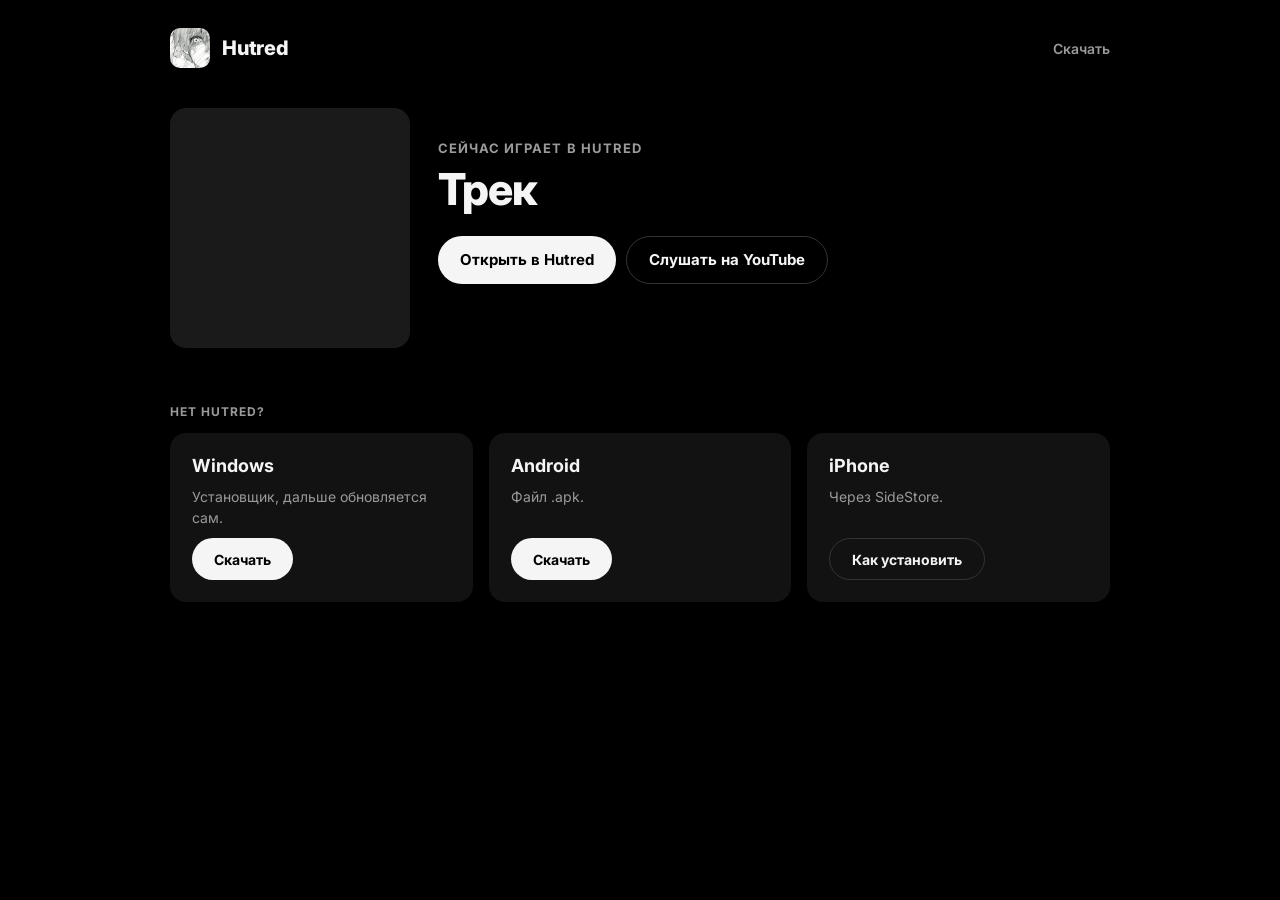
==== site/listen/index.html @ 93dc483e "Site (GitHub Pages): landing, track page for Discord button, phone install guide; hutred:// deep lin" ====
<!doctype html>
<html lang="ru">
<head>
<meta charset="utf-8">
<meta name="viewport" content="width=device-width,initial-scale=1">
<title>Слушать в Hutred</title>
<link rel="icon" href="../logo.png">
<link rel="preconnect" href="https://fonts.googleapis.com">
<link href="https://fonts.googleapis.com/css2?family=Inter:wght@400;600;700;800&display=swap" rel="stylesheet">
<link rel="stylesheet" href="../style.css">
<style>
.bgc{position:fixed;inset:-60px;background-size:cover;background-position:center;filter:blur(60px) saturate(1.3);opacity:.35;z-index:-1}
body{background:#000}
.track{display:flex;gap:28px;align-items:center;margin-top:12px}
@media (max-width:640px){.track{flex-direction:column;align-items:flex-start}}
.cover{width:240px;height:240px;border-radius:16px;background:#1a1a1a center/cover;flex-shrink:0;box-shadow:0 20px 60px rgba(0,0,0,.5)}
@media (max-width:640px){.cover{width:100%;height:auto;aspect-ratio:1}}
.who{font-size:13px;font-weight:700;letter-spacing:.08em;color:var(--muted);text-transform:uppercase;margin-bottom:10px}
.t{font-size:clamp(28px,5vw,44px);font-weight:800;letter-spacing:-.02em;margin:0 0 6px;line-height:1.08}
.a{font-size:18px;color:#cfcfcf;margin:0 0 22px}
.hint{font-size:13px;color:var(--muted);margin-top:14px;min-height:18px}
</style>
</head>
<body>
<div class="bgc" id="bg"></div>
<div class="wrap">
  <header class="top">
    <img src="../logo.png" alt="">
    <b>Hutred</b>
    <span class="sp"></span>
    <a class="link" href="../#download">Скачать</a>
  </header>

  <div class="track">
    <div class="cover" id="cover" role="img" aria-label="Обложка"></div>
    <div>
      <div class="who">Сейчас играет в Hutred</div>
      <h1 class="t" id="title">Трек</h1>
      <p class="a" id="artist"></p>
      <div class="row">
        <a class="btn" id="open" href="#">Открыть в Hutred</a>
        <a class="btn ghost" id="orig" href="#" target="_blank" rel="noopener" hidden>Слушать на YouTube</a>
      </div>
      <div class="hint" id="hint"></div>
    </div>
  </div>

  <div class="cap">Нет Hutred?</div>
  <div class="grid" style="margin-top:0">
    <div class="card"><h3>Windows</h3><p>Установщик, дальше обновляется сам.</p><a class="btn" id="dl-win" href="#">Скачать</a></div>
    <div class="card"><h3>Android</h3><p>Файл .apk.</p><a class="btn" id="dl-android" href="#">Скачать</a></div>
    <div class="card"><h3>iPhone</h3><p>Через SideStore.</p><a class="btn ghost" href="../phone.html#iphone">Как установить</a></div>
  </div>
</div>
<script>
const PUB = 'https://izkllkqilyspwxthssdc.supabase.co/storage/v1/object/public/releases';
const q = new URLSearchParams(location.search);
const s = q.get('s'), u = q.get('u') || '', t = q.get('t') || 'Трек', a = q.get('a') || '', c = q.get('c');
document.getElementById('title').textContent = t;
document.getElementById('artist').textContent = a;
document.title = t + (a ? ' — ' + a : '') + ' · Hutred';
if (c && c.startsWith('https://')) {
  document.getElementById('cover').style.backgroundImage = 'url("' + c.replace(/"/g, '') + '")';
  document.getElementById('bg').style.backgroundImage = 'url("' + c.replace(/"/g, '') + '")';
}
const app = 'hutred://play?' + q.toString();
const open = document.getElementById('open');
open.href = app;

// Ссылка на оригинал — если Hutred не стоит.
let orig = null, label = '';
if (s === 'youtube' && u) { orig = 'https://youtu.be/' + encodeURIComponent(u); label = 'Слушать на YouTube'; }
else if (s === 'soundcloud' && u.startsWith('https://')) { orig = u; label = 'Слушать на SoundCloud'; }
else if (s === 'spotify' && u.startsWith('deezer:')) { orig = 'https://www.deezer.com/track/' + u.slice(7); label = 'Слушать на Deezer'; }
else if (s === 'spotify' && u) { orig = 'https://open.spotify.com/track/' + encodeURIComponent(u); label = 'Слушать на Spotify'; }
if (orig) { const o = document.getElementById('orig'); o.href = orig; o.textContent = label; o.hidden = false; }

// Сразу пробуем открыть приложение; если страница осталась на месте — подсказка.
const hint = document.getElementById('hint');
if (s && u) {
  hint.textContent = 'Открываю Hutred…';
  setTimeout(() => { location.href = app; }, 300);
  setTimeout(() => { if (!document.hidden) hint.textContent = 'Не открылось? Скачай Hutred ниже — это бесплатно.'; }, 2200);
}
fetch(PUB + '/latest.json?t=' + Date.now()).then(r => r.json()).then(j => {
  if (j.windows) document.getElementById('dl-win').href = j.windows;
  if (j.android) document.getElementById('dl-android').href = j.android;
}).catch(() => {});
</script>
</body>
</html>
---- site/style.css ----
:root{--bg:#000;--card:#121212;--inner:#1a1a1a;--line:#1f1f1f;--text:#f5f5f5;--muted:#9a9a9a;--btn:#f5f5f5;--btnfg:#000}
*{box-sizing:border-box}
html,body{margin:0;background:var(--bg);color:var(--text);font-family:Inter,system-ui,-apple-system,Segoe UI,sans-serif;-webkit-font-smoothing:antialiased}
a{color:inherit}
.wrap{max-width:980px;margin:0 auto;padding:28px 20px 64px}
.top{display:flex;align-items:center;gap:12px;margin-bottom:40px}
.top img{width:40px;height:40px;border-radius:10px}
.top b{font-size:20px;font-weight:800;letter-spacing:-.01em}
.top .sp{flex:1}
.top a.link{font-size:14px;font-weight:600;color:var(--muted);text-decoration:none}
.top a.link:hover{color:var(--text)}
h1{font-size:clamp(36px,7vw,64px);line-height:1.02;margin:0 0 14px;font-weight:800;letter-spacing:-.03em}
.lead{font-size:18px;color:var(--muted);max-width:620px;line-height:1.5;margin:0 0 28px}
.btn{display:inline-flex;align-items:center;justify-content:center;gap:8px;height:48px;padding:0 22px;border-radius:999px;border:0;font:700 15px Inter,system-ui,sans-serif;text-decoration:none;cursor:pointer;background:var(--btn);color:var(--btnfg)}
.btn.ghost{background:transparent;color:var(--text);border:1px solid #333}
.btn:hover{opacity:.9}
.row{display:flex;flex-wrap:wrap;gap:10px}
.grid{display:grid;grid-template-columns:repeat(3,minmax(0,1fr));gap:16px;margin-top:48px}
@media (max-width:760px){.grid{grid-template-columns:1fr}}
.card{background:var(--card);border-radius:16px;padding:22px;display:flex;flex-direction:column;gap:10px}
.card h3{margin:0;font-size:18px}
.card p{margin:0;color:var(--muted);font-size:14px;line-height:1.5}
.card .btn{margin-top:auto;align-self:flex-start;height:42px;font-size:14px}
.cap{font-size:12px;font-weight:700;letter-spacing:.08em;color:var(--muted);text-transform:uppercase;margin:56px 0 14px}
.feat{display:grid;grid-template-columns:repeat(2,minmax(0,1fr));gap:12px}
@media (max-width:760px){.feat{grid-template-columns:1fr}}
.feat div{background:var(--card);border-radius:14px;padding:16px 18px;font-size:15px;line-height:1.45}
.feat b{display:block;margin-bottom:2px}
.feat span{color:var(--muted);font-size:14px}
code.copy{display:block;background:var(--inner);border-radius:10px;padding:10px 12px;font-size:12px;word-break:break-all;cursor:pointer;color:#cfcfcf}
.foot{margin-top:64px;color:var(--muted);font-size:13px}
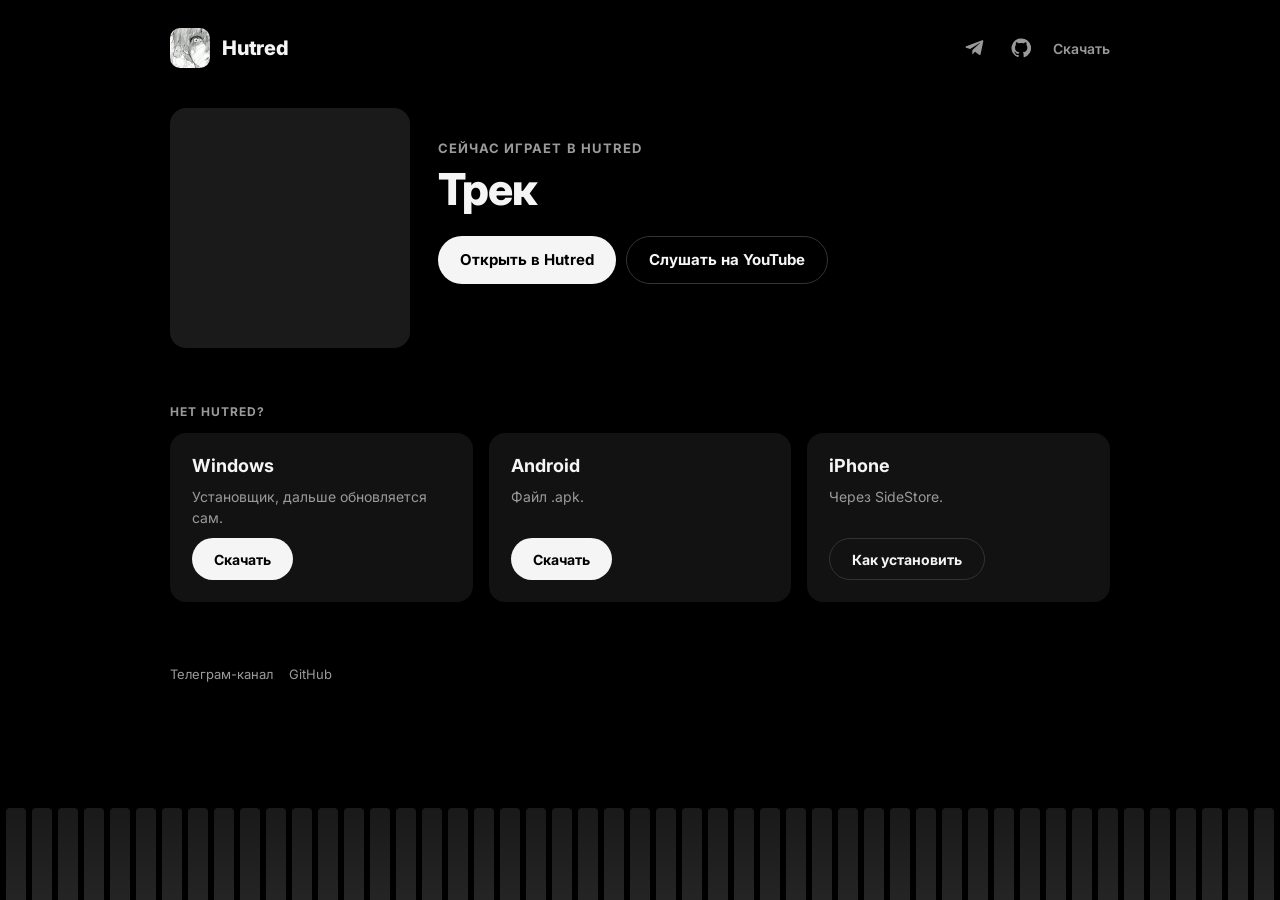
==== commit 296a1725: "Site: animated background (drifting glow + equalizer bars), Telegram and GitHub links Co-Authored-By" ====
--- a/site/listen/index.html
+++ b/site/listen/index.html
@@ -9,8 +9,9 @@
 <link href="https://fonts.googleapis.com/css2?family=Inter:wght@400;600;700;800&display=swap" rel="stylesheet">
 <link rel="stylesheet" href="../style.css">
 <style>
-.bgc{position:fixed;inset:-60px;background-size:cover;background-position:center;filter:blur(60px) saturate(1.3);opacity:.35;z-index:-1}
-body{background:#000}
+.bgc{position:fixed;inset:-60px;background-color:#000;z-index:-3;background-size:cover;background-position:center;filter:blur(60px) saturate(1.3);opacity:.35}
+body{background:transparent}
+.fx{display:none}
 .track{display:flex;gap:28px;align-items:center;margin-top:12px}
 @media (max-width:640px){.track{flex-direction:column;align-items:flex-start}}
 .cover{width:240px;height:240px;border-radius:16px;background:#1a1a1a center/cover;flex-shrink:0;box-shadow:0 20px 60px rgba(0,0,0,.5)}
@@ -22,12 +23,18 @@
 </style>
 </head>
 <body>
+<div class="fx" aria-hidden="true"><i></i><i></i><i></i></div>
+<div class="eq" aria-hidden="true" id="eq"></div>
 <div class="bgc" id="bg"></div>
 <div class="wrap">
   <header class="top">
     <img src="../logo.png" alt="">
     <b>Hutred</b>
     <span class="sp"></span>
+    <span class="links">
+      <a class="ic" href="https://t.me/qxincee" target="_blank" rel="noopener" aria-label="Телеграм-канал Hutred" title="Телеграм-канал"><svg viewBox="0 0 24 24" fill="currentColor" aria-hidden="true"><path d="M21.9 4.3 18.7 19.4c-.2 1-.9 1.3-1.8.8l-4.9-3.6-2.4 2.3c-.3.3-.5.5-1 .5l.3-5 9.2-8.3c.4-.4-.1-.6-.6-.2L6.2 13.1l-4.9-1.5c-1-.3-1.1-1 .2-1.6L20.6 2.7c.9-.3 1.6.2 1.3 1.6z"/></svg></a>
+      <a class="ic" href="https://github.com/whenuknowmeuseemeshine/hutred" target="_blank" rel="noopener" aria-label="Hutred на GitHub" title="GitHub"><svg viewBox="0 0 24 24" fill="currentColor" aria-hidden="true"><path d="M12 .5a11.5 11.5 0 0 0-3.6 22.4c.6.1.8-.3.8-.6v-2c-3.2.7-3.9-1.5-3.9-1.5-.5-1.3-1.3-1.7-1.3-1.7-1-.7.1-.7.1-.7 1.2.1 1.8 1.2 1.8 1.2 1 1.8 2.8 1.3 3.5 1 .1-.8.4-1.3.7-1.6-2.6-.3-5.3-1.3-5.3-5.7 0-1.3.5-2.3 1.2-3.1-.1-.3-.5-1.5.1-3.1 0 0 1-.3 3.2 1.2a11 11 0 0 1 5.8 0c2.2-1.5 3.2-1.2 3.2-1.2.6 1.6.2 2.8.1 3.1.8.8 1.2 1.8 1.2 3.1 0 4.4-2.7 5.4-5.3 5.7.4.4.8 1.1.8 2.2v3.2c0 .3.2.7.8.6A11.5 11.5 0 0 0 12 .5z"/></svg></a>
+    </span>
     <a class="link" href="../#download">Скачать</a>
   </header>
 
@@ -51,6 +58,7 @@
     <div class="card"><h3>Android</h3><p>Файл .apk.</p><a class="btn" id="dl-android" href="#">Скачать</a></div>
     <div class="card"><h3>iPhone</h3><p>Через SideStore.</p><a class="btn ghost" href="../phone.html#iphone">Как установить</a></div>
   </div>
+  <p class="foot"><a href="https://t.me/qxincee" target="_blank" rel="noopener">Телеграм-канал</a><a href="https://github.com/whenuknowmeuseemeshine/hutred" target="_blank" rel="noopener">GitHub</a></p>
 </div>
 <script>
 const PUB = 'https://izkllkqilyspwxthssdc.supabase.co/storage/v1/object/public/releases';
@@ -87,5 +95,14 @@
   if (j.android) document.getElementById('dl-android').href = j.android;
 }).catch(() => {});
 </script>
+<script>
+(() => { const eq = document.getElementById('eq'); if (!eq) return;
+  const n = Math.max(24, Math.round(innerWidth / 26));
+  for (let i = 0; i < n; i++) { const s = document.createElement('span');
+    s.style.setProperty('--h', (35 + Math.random() * 60) + '%');
+    s.style.animationDelay = (-Math.random() * 1.8).toFixed(2) + 's';
+    s.style.animationDuration = (1.2 + Math.random() * 1.4).toFixed(2) + 's';
+    eq.appendChild(s); } })();
+</script>
 </body>
 </html>
--- a/site/style.css
+++ b/site/style.css
@@ -1,6 +1,7 @@
 :root{--bg:#000;--card:#121212;--inner:#1a1a1a;--line:#1f1f1f;--text:#f5f5f5;--muted:#9a9a9a;--btn:#f5f5f5;--btnfg:#000}
 *{box-sizing:border-box}
-html,body{margin:0;background:var(--bg);color:var(--text);font-family:Inter,system-ui,-apple-system,Segoe UI,sans-serif;-webkit-font-smoothing:antialiased}
+html{background:#000}
+body{margin:0;background:transparent;color:var(--text);font-family:Inter,system-ui,-apple-system,Segoe UI,sans-serif;-webkit-font-smoothing:antialiased}
 a{color:inherit}
 .wrap{max-width:980px;margin:0 auto;padding:28px 20px 64px}
 .top{display:flex;align-items:center;gap:12px;margin-bottom:40px}
@@ -29,3 +30,24 @@
 .feat span{color:var(--muted);font-size:14px}
 code.copy{display:block;background:var(--inner);border-radius:10px;padding:10px 12px;font-size:12px;word-break:break-all;cursor:pointer;color:#cfcfcf}
 .foot{margin-top:64px;color:var(--muted);font-size:13px}
+
+/* Живой фон: медленно плывущие пятна света и «эквалайзер» внизу экрана. */
+.fx{position:fixed;inset:0;z-index:-2;overflow:hidden;pointer-events:none;background:#000}
+.fx i{position:absolute;border-radius:50%;filter:blur(90px);opacity:.22;will-change:transform}
+.fx i:nth-child(1){width:60vmax;height:60vmax;left:-20vmax;top:-25vmax;background:#5a5a5a;animation:drift1 26s ease-in-out infinite alternate}
+.fx i:nth-child(2){width:50vmax;height:50vmax;right:-18vmax;top:10vh;background:#3d3d3d;animation:drift2 32s ease-in-out infinite alternate}
+.fx i:nth-child(3){width:45vmax;height:45vmax;left:20vw;bottom:-30vmax;background:#2c2c2c;animation:drift3 38s ease-in-out infinite alternate}
+@keyframes drift1{to{transform:translate(18vw,14vh) scale(1.15)}}
+@keyframes drift2{to{transform:translate(-22vw,18vh) scale(.9)}}
+@keyframes drift3{to{transform:translate(-12vw,-20vh) scale(1.2)}}
+.eq{position:fixed;left:0;right:0;bottom:0;height:34vh;display:flex;align-items:flex-end;gap:6px;padding:0 6px;z-index:-1;pointer-events:none;opacity:.14;-webkit-mask-image:linear-gradient(to top,#000 0%,transparent 100%);mask-image:linear-gradient(to top,#000 0%,transparent 100%)}
+.eq span{flex:1;background:#fff;border-radius:4px 4px 0 0;height:30%;animation:bar 1.8s ease-in-out infinite alternate;transform-origin:bottom}
+@keyframes bar{0%{height:12%}50%{height:var(--h,60%)}100%{height:22%}}
+@media (prefers-reduced-motion:reduce){.fx i,.eq span{animation:none}}
+.links{display:flex;gap:6px;align-items:center}
+.ic{display:inline-flex;align-items:center;justify-content:center;width:40px;height:40px;border-radius:999px;color:var(--muted);text-decoration:none}
+.ic:hover{color:var(--text);background:#1a1a1a}
+.ic svg{width:20px;height:20px}
+.foot{display:flex;flex-wrap:wrap;gap:16px;align-items:center}
+.foot a{color:var(--muted);text-decoration:none}
+.foot a:hover{color:var(--text)}
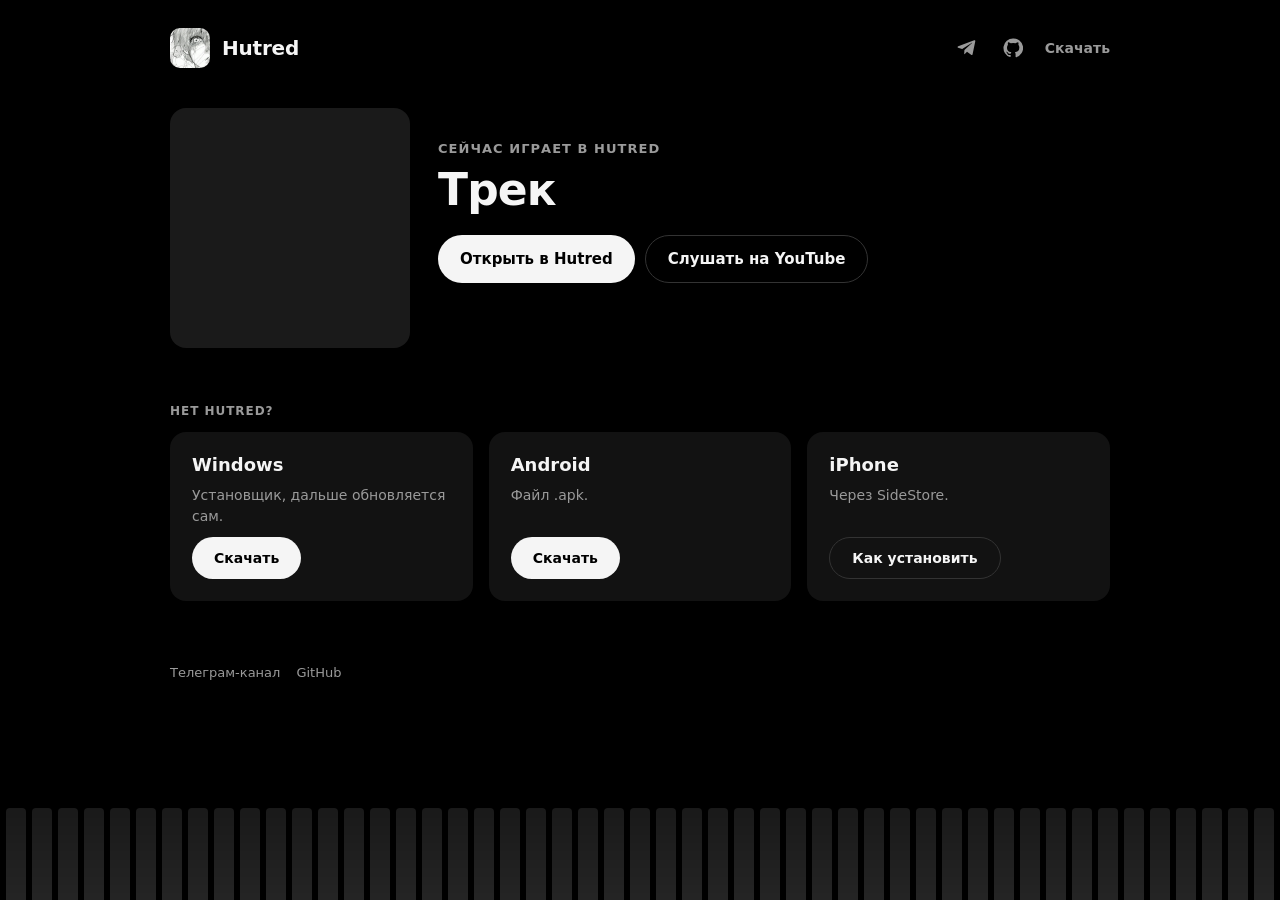
==== commit ee7fa367: "Новая очередь на телефоне, ключи ИИ и Spotify на сервере, закрытые каналы, вход по логину и сброс па" ====
--- a/site/listen/index.html
+++ b/site/listen/index.html
@@ -2,6 +2,8 @@
 <html lang="ru">
 <head>
 <meta charset="utf-8">
+<meta http-equiv="Content-Security-Policy" content="default-src 'self'; script-src 'self' 'unsafe-inline'; style-src 'self' 'unsafe-inline' https://fonts.googleapis.com; font-src https://fonts.gstatic.com; img-src 'self' https: data:; connect-src https://izkllkqilyspwxthssdc.supabase.co; base-uri 'none'; form-action 'none'; object-src 'none'">
+<meta name="referrer" content="strict-origin-when-cross-origin">
 <meta name="viewport" content="width=device-width,initial-scale=1">
 <title>Слушать в Hutred</title>
 <link rel="icon" href="../logo.png">
@@ -67,9 +69,21 @@
 document.getElementById('title').textContent = t;
 document.getElementById('artist').textContent = a;
 document.title = t + (a ? ' — ' + a : '') + ' · Hutred';
-if (c && c.startsWith('https://')) {
-  document.getElementById('cover').style.backgroundImage = 'url("' + c.replace(/"/g, '') + '")';
-  document.getElementById('bg').style.backgroundImage = 'url("' + c.replace(/"/g, '') + '")';
+// Ссылки из адреса страницы проверяем: обложка — только https-картинка,
+// «Слушать на …» — только настоящие сайты сервисов.
+function safeUrl(v, hosts) {
+  try {
+    const x = new URL(v);
+    if (x.protocol !== 'https:') return null;
+    if (hosts && !hosts.some(h => x.hostname === h || x.hostname.endsWith('.' + h))) return null;
+    return x.href;
+  } catch (e) { return null; }
+}
+const cover = c ? safeUrl(c) : null;
+if (cover) {
+  const css = 'url("' + encodeURI(cover).replace(/["\\()]/g, encodeURIComponent) + '")';
+  document.getElementById('cover').style.backgroundImage = css;
+  document.getElementById('bg').style.backgroundImage = css;
 }
 const app = 'hutred://play?' + q.toString();
 const open = document.getElementById('open');
@@ -77,10 +91,11 @@
 
 // Ссылка на оригинал — если Hutred не стоит.
 let orig = null, label = '';
-if (s === 'youtube' && u) { orig = 'https://youtu.be/' + encodeURIComponent(u); label = 'Слушать на YouTube'; }
-else if (s === 'soundcloud' && u.startsWith('https://')) { orig = u; label = 'Слушать на SoundCloud'; }
-else if (s === 'spotify' && u.startsWith('deezer:')) { orig = 'https://www.deezer.com/track/' + u.slice(7); label = 'Слушать на Deezer'; }
-else if (s === 'spotify' && u) { orig = 'https://open.spotify.com/track/' + encodeURIComponent(u); label = 'Слушать на Spotify'; }
+if (s === 'youtube' && /^[A-Za-z0-9_-]{6,20}$/.test(u)) { orig = 'https://youtu.be/' + u; label = 'Слушать на YouTube'; }
+else if (s === 'soundcloud' && /^\d{1,20}$/.test(u)) { /* только номер трека — ссылки на сайт нет */ }
+else if (s === 'soundcloud' && safeUrl(u, ['soundcloud.com'])) { orig = safeUrl(u, ['soundcloud.com']); label = 'Слушать на SoundCloud'; }
+else if (s === 'spotify' && /^deezer:\d{1,15}$/.test(u)) { orig = 'https://www.deezer.com/track/' + u.slice(7); label = 'Слушать на Deezer'; }
+else if (s === 'spotify' && /^[A-Za-z0-9]{10,40}$/.test(u)) { orig = 'https://open.spotify.com/track/' + u; label = 'Слушать на Spotify'; }
 if (orig) { const o = document.getElementById('orig'); o.href = orig; o.textContent = label; o.hidden = false; }
 
 // Сразу пробуем открыть приложение; если страница осталась на месте — подсказка.
